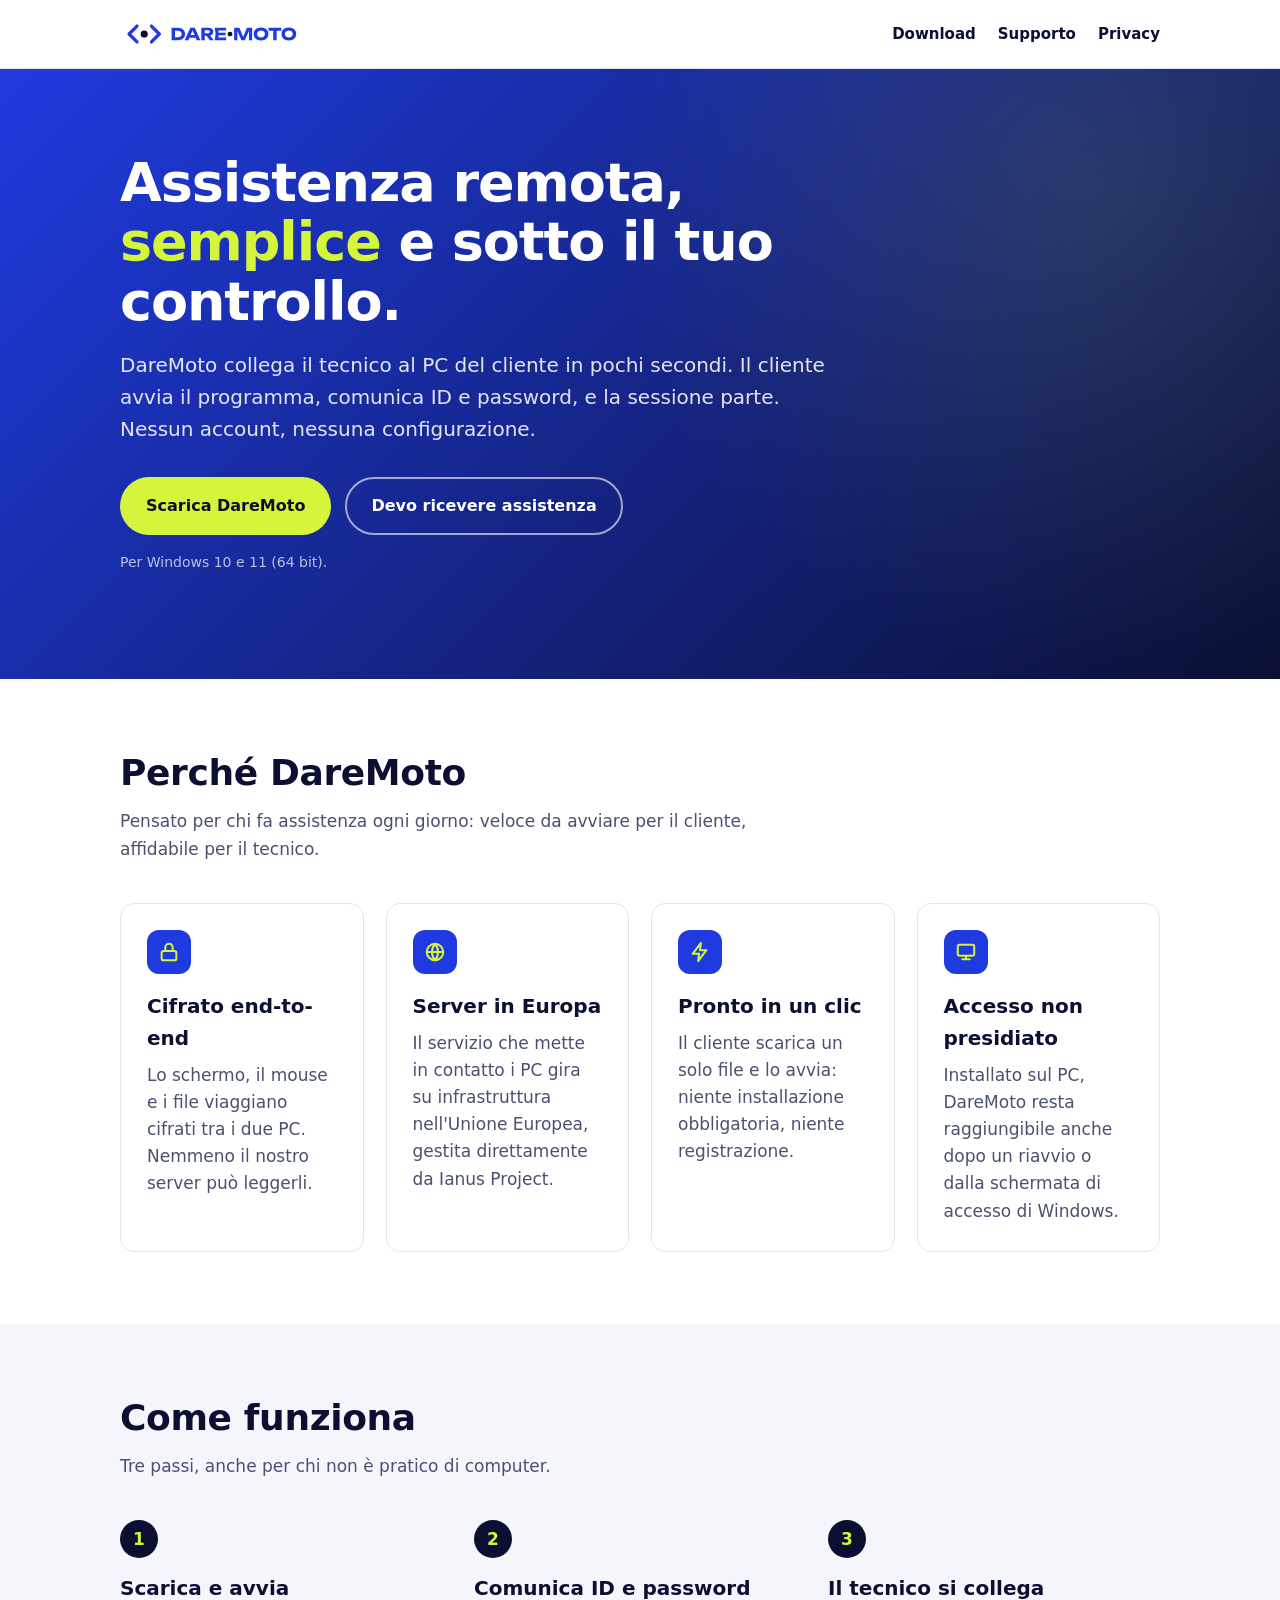
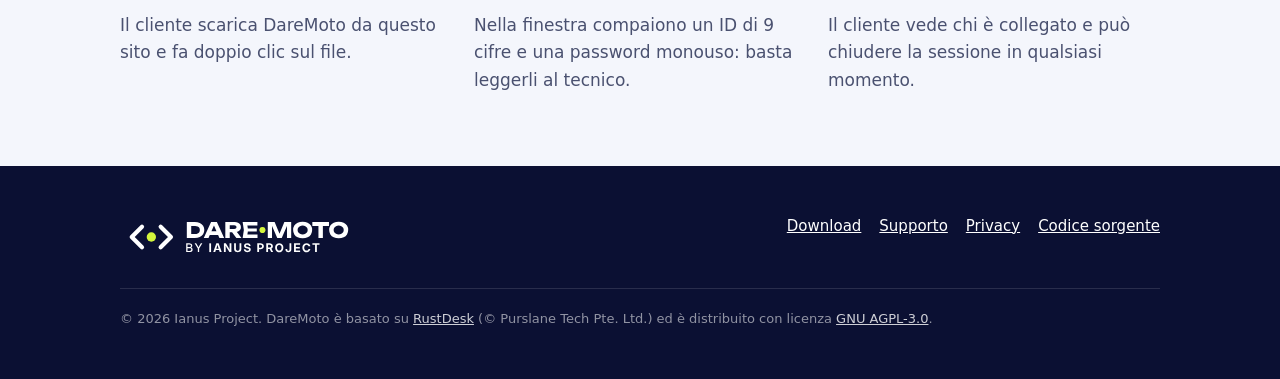
==== index.html @ a8541e0c "Sito daremoto.net: home, download, supporto, privacy HTML/CSS statici per GitHub Pages, con i loghi " ====
<!doctype html>
<html lang="it">
<head>
  <meta charset="utf-8">
  <meta name="viewport" content="width=device-width, initial-scale=1">
  <title>DareMoto — Assistenza remota by Ianus Project</title>
  <meta name="description" content="DareMoto è il software di assistenza remota di Ianus Project: collegati ai PC dei clienti in pochi secondi, con server in Europa e connessioni cifrate.">
  <link rel="icon" href="/favicon.ico" sizes="any">
  <link rel="icon" href="/assets/icon.svg" type="image/svg+xml">
  <link rel="stylesheet" href="/assets/style.css">
  <meta property="og:title" content="DareMoto — Assistenza remota by Ianus Project">
  <meta property="og:description" content="Assistenza remota sui PC dei clienti, con server in Europa e connessioni cifrate.">
  <meta property="og:image" content="https://daremoto.net/assets/og-image.png">
  <meta property="og:url" content="https://daremoto.net/">
  <meta name="theme-color" content="#1F3BE0">
</head>
<body>
  <header class="site-header">
    <div class="wrap">
      <a class="brand" href="/"><img src="/assets/logo-header-light.svg" alt="DareMoto" width="183" height="34"></a>
      <nav class="nav" aria-label="Navigazione principale">
        <a href="/download/">Download</a>
        <a href="/supporto/">Supporto</a>
        <a href="/privacy/">Privacy</a>
      </nav>
    </div>
  </header>

  <main>
    <section class="hero">
      <div class="wrap">
        <h1>Assistenza remota, <span class="accent">semplice</span> e sotto il tuo controllo.</h1>
        <p class="lead">DareMoto collega il tecnico al PC del cliente in pochi secondi. Il cliente avvia il programma, comunica ID e password, e la sessione parte. Nessun account, nessuna configurazione.</p>
        <div class="actions">
          <a class="btn btn-lime" href="/download/">Scarica DareMoto</a>
          <a class="btn btn-ghost" href="/supporto/">Devo ricevere assistenza</a>
        </div>
        <p class="note">Per Windows 10 e 11 (64 bit).</p>
      </div>
    </section>

    <section>
      <div class="wrap">
        <h2>Perché DareMoto</h2>
        <p class="section-lead">Pensato per chi fa assistenza ogni giorno: veloce da avviare per il cliente, affidabile per il tecnico.</p>
        <div class="grid">
          <div class="card">
            <div class="icon" aria-hidden="true"><svg viewBox="0 0 24 24" fill="none" stroke="currentColor" stroke-width="2.2" stroke-linecap="round" stroke-linejoin="round"><rect x="4" y="11" width="16" height="10" rx="2"/><path d="M8 11V7a4 4 0 0 1 8 0v4"/></svg></div>
            <h3>Cifrato end-to-end</h3>
            <p>Lo schermo, il mouse e i file viaggiano cifrati tra i due PC. Nemmeno il nostro server può leggerli.</p>
          </div>
          <div class="card">
            <div class="icon" aria-hidden="true"><svg viewBox="0 0 24 24" fill="none" stroke="currentColor" stroke-width="2.2" stroke-linecap="round" stroke-linejoin="round"><circle cx="12" cy="12" r="9"/><path d="M3 12h18M12 3a14 14 0 0 1 0 18M12 3a14 14 0 0 0 0 18"/></svg></div>
            <h3>Server in Europa</h3>
            <p>Il servizio che mette in contatto i PC gira su infrastruttura nell'Unione Europea, gestita direttamente da Ianus Project.</p>
          </div>
          <div class="card">
            <div class="icon" aria-hidden="true"><svg viewBox="0 0 24 24" fill="none" stroke="currentColor" stroke-width="2.2" stroke-linecap="round" stroke-linejoin="round"><path d="M13 2 4 14h7l-1 8 9-12h-7z"/></svg></div>
            <h3>Pronto in un clic</h3>
            <p>Il cliente scarica un solo file e lo avvia: niente installazione obbligatoria, niente registrazione.</p>
          </div>
          <div class="card">
            <div class="icon" aria-hidden="true"><svg viewBox="0 0 24 24" fill="none" stroke="currentColor" stroke-width="2.2" stroke-linecap="round" stroke-linejoin="round"><rect x="3" y="4" width="18" height="12" rx="2"/><path d="M8 20h8M12 16v4"/></svg></div>
            <h3>Accesso non presidiato</h3>
            <p>Installato sul PC, DareMoto resta raggiungibile anche dopo un riavvio o dalla schermata di accesso di Windows.</p>
          </div>
        </div>
      </div>
    </section>

    <section class="alt">
      <div class="wrap">
        <h2>Come funziona</h2>
        <p class="section-lead">Tre passi, anche per chi non è pratico di computer.</p>
        <div class="steps">
          <div class="step">
            <h3>Scarica e avvia</h3>
            <p>Il cliente scarica DareMoto da questo sito e fa doppio clic sul file.</p>
          </div>
          <div class="step">
            <h3>Comunica ID e password</h3>
            <p>Nella finestra compaiono un ID di 9 cifre e una password monouso: basta leggerli al tecnico.</p>
          </div>
          <div class="step">
            <h3>Il tecnico si collega</h3>
            <p>Il cliente vede chi è collegato e può chiudere la sessione in qualsiasi momento.</p>
          </div>
        </div>
      </div>
    </section>
  </main>

  <footer class="site-footer">
    <div class="wrap">
      <div class="footer-grid">
        <img src="/assets/logo-dark.svg" alt="DareMoto by Ianus Project" width="248" height="46">
        <nav class="footer-links" aria-label="Link a piè di pagina">
          <a href="/download/">Download</a>
          <a href="/supporto/">Supporto</a>
          <a href="/privacy/">Privacy</a>
          <a href="https://github.com/s-romano-ianus/rustdesk/tree/custom">Codice sorgente</a>
        </nav>
      </div>
      <p class="legal">© 2026 Ianus Project. DareMoto è basato su <a href="https://github.com/rustdesk/rustdesk">RustDesk</a> (© Purslane Tech Pte. Ltd.) ed è distribuito con licenza <a href="https://www.gnu.org/licenses/agpl-3.0.html">GNU AGPL-3.0</a>.</p>
    </div>
  </footer>
</body>
</html>
---- assets/style.css ----
/* DareMoto — sito vetrina. Palette: brand/README.md del client. */
:root {
  --cobalt: #1F3BE0;
  --cobalt-dark: #182fb4;
  --lime: #D4F53C;      /* solo su fondi scuri / cobalto */
  --night: #0B1033;
  --ink: #0B1033;
  --muted: #4a5170;
  --line: #e3e6f0;
  --soft: #f4f6fc;
  --white: #ffffff;
  --radius: 14px;
  --wrap: 1080px;
  --font: system-ui, -apple-system, "Segoe UI", Roboto, "Helvetica Neue", Arial, sans-serif;
}

* { box-sizing: border-box; }
html { -webkit-text-size-adjust: 100%; }
body {
  margin: 0;
  font-family: var(--font);
  font-size: 17px;
  line-height: 1.6;
  color: var(--ink);
  background: var(--white);
}
img { max-width: 100%; height: auto; display: block; }
a { color: var(--cobalt); }
a:hover { color: var(--cobalt-dark); }
:focus-visible { outline: 3px solid var(--lime); outline-offset: 2px; }

.wrap { max-width: var(--wrap); margin: 0 auto; padding: 0 20px; }

/* Header */
.site-header { border-bottom: 1px solid var(--line); background: var(--white); }
.site-header .wrap { display: flex; align-items: center; justify-content: space-between; gap: 16px; min-height: 68px; }
.site-header .brand img { height: 34px; width: auto; }
.nav { display: flex; gap: 22px; flex-wrap: wrap; }
.nav a { color: var(--ink); text-decoration: none; font-weight: 600; font-size: 15px; }
.nav a:hover, .nav a[aria-current="page"] { color: var(--cobalt); }

/* Hero */
.hero {
  color: var(--white);
  background:
    radial-gradient(circle at 85% 20%, rgba(212, 245, 60, .12), transparent 40%),
    linear-gradient(135deg, var(--cobalt) 0%, var(--night) 100%);
  padding: 84px 0 92px;
}
.hero h1 { font-size: clamp(32px, 5vw, 54px); line-height: 1.1; margin: 0 0 18px; letter-spacing: -.02em; max-width: 14em; }
.hero h1 .accent { color: var(--lime); }
.hero p.lead { font-size: clamp(17px, 2vw, 20px); max-width: 36em; margin: 0 0 32px; color: rgba(255,255,255,.88); }
.hero .note { font-size: 14px; color: rgba(255,255,255,.7); margin-top: 16px; }

/* Buttons */
.btn {
  display: inline-flex; align-items: center; gap: 10px;
  padding: 14px 24px; border-radius: 999px;
  font-weight: 700; font-size: 16px; text-decoration: none;
  border: 2px solid transparent; cursor: pointer;
}
.btn-lime { background: var(--lime); color: var(--night); }
.btn-lime:hover { background: #c6e92c; color: var(--night); }
.btn-ghost { border-color: rgba(255,255,255,.6); color: var(--white); }
.btn-ghost:hover { border-color: var(--lime); color: var(--lime); }
.btn-cobalt { background: var(--cobalt); color: var(--white); }
.btn-cobalt:hover { background: var(--cobalt-dark); color: var(--white); }
.btn-outline { border-color: var(--cobalt); color: var(--cobalt); }
.btn-outline:hover { background: var(--soft); }
.actions { display: flex; gap: 14px; flex-wrap: wrap; }

/* Sections */
section { padding: 72px 0; }
section.alt { background: var(--soft); }
h2 { font-size: clamp(26px, 3.2vw, 36px); line-height: 1.2; margin: 0 0 14px; letter-spacing: -.01em; }
h3 { font-size: 20px; margin: 0 0 8px; }
.section-lead { color: var(--muted); max-width: 40em; margin: 0 0 40px; }

.grid { display: grid; gap: 22px; grid-template-columns: repeat(auto-fit, minmax(240px, 1fr)); }
.card {
  background: var(--white); border: 1px solid var(--line); border-radius: var(--radius);
  padding: 26px;
}
.card p { margin: 0; color: var(--muted); }
.card .icon {
  width: 44px; height: 44px; border-radius: 12px; background: var(--cobalt);
  display: grid; place-items: center; margin-bottom: 16px; color: var(--lime);
}
.card .icon svg { width: 22px; height: 22px; }

.steps { counter-reset: step; display: grid; gap: 22px; grid-template-columns: repeat(auto-fit, minmax(240px, 1fr)); }
.step { position: relative; padding-top: 52px; }
.step::before {
  counter-increment: step; content: counter(step);
  position: absolute; top: 0; left: 0; width: 38px; height: 38px; border-radius: 50%;
  background: var(--night); color: var(--lime); font-weight: 800; display: grid; place-items: center;
}
.step p { margin: 0; color: var(--muted); }

/* Download cards */
.dl-card { display: flex; flex-direction: column; gap: 14px; }
.dl-card.primary { border: 2px solid var(--cobalt); }
.dl-card .meta { font-size: 14px; color: var(--muted); }
.dl-card ul { margin: 0; padding-left: 20px; color: var(--muted); }
.dl-card .btn { align-self: flex-start; margin-top: auto; }
.tag {
  display: inline-block; font-size: 12px; font-weight: 700; text-transform: uppercase; letter-spacing: .06em;
  background: var(--night); color: var(--lime); padding: 3px 10px; border-radius: 999px; align-self: flex-start;
}

.callout {
  border-left: 4px solid var(--cobalt); background: var(--soft);
  padding: 18px 22px; border-radius: 0 var(--radius) var(--radius) 0; margin: 28px 0;
}
.callout p { margin: 0; }
.callout.warn { border-left-color: #e0a91f; background: #fff8e6; }

/* Prose (privacy, supporto) */
.page-head { background: linear-gradient(135deg, var(--cobalt), var(--night)); color: var(--white); padding: 56px 0; }
.page-head h1 { margin: 0 0 8px; font-size: clamp(28px, 4vw, 42px); line-height: 1.15; }
.page-head p { margin: 0; color: rgba(255,255,255,.85); max-width: 40em; }
.prose { max-width: 760px; }
.prose h2 { font-size: 24px; margin: 44px 0 10px; }
.prose h3 { margin: 28px 0 6px; }
.prose li { margin: 4px 0; }
.prose table { border-collapse: collapse; width: 100%; font-size: 15px; margin: 16px 0; }
.prose th, .prose td { border: 1px solid var(--line); padding: 10px 12px; text-align: left; vertical-align: top; }
.prose th { background: var(--soft); }
.placeholder { background: #fff3b0; padding: 0 4px; border-radius: 4px; }
kbd { font-family: inherit; font-size: .9em; border: 1px solid var(--line); border-bottom-width: 2px; border-radius: 6px; padding: 1px 6px; background: var(--white); }

/* Footer */
.site-footer { background: var(--night); color: rgba(255,255,255,.75); padding: 48px 0 36px; font-size: 15px; }
.site-footer a { color: var(--white); }
.site-footer a:hover { color: var(--lime); }
.footer-grid { display: flex; flex-wrap: wrap; gap: 32px; justify-content: space-between; align-items: flex-start; }
.footer-grid img { height: 46px; width: auto; }
.footer-links { display: flex; flex-wrap: wrap; gap: 18px; }
.legal { margin-top: 28px; padding-top: 20px; border-top: 1px solid rgba(255,255,255,.12); font-size: 13px; color: rgba(255,255,255,.55); }
.legal a { color: rgba(255,255,255,.8); }

@media (max-width: 640px) {
  .site-header .wrap { flex-direction: column; align-items: flex-start; padding-top: 14px; padding-bottom: 14px; }
  .hero { padding: 56px 0 64px; }
  section { padding: 52px 0; }
}
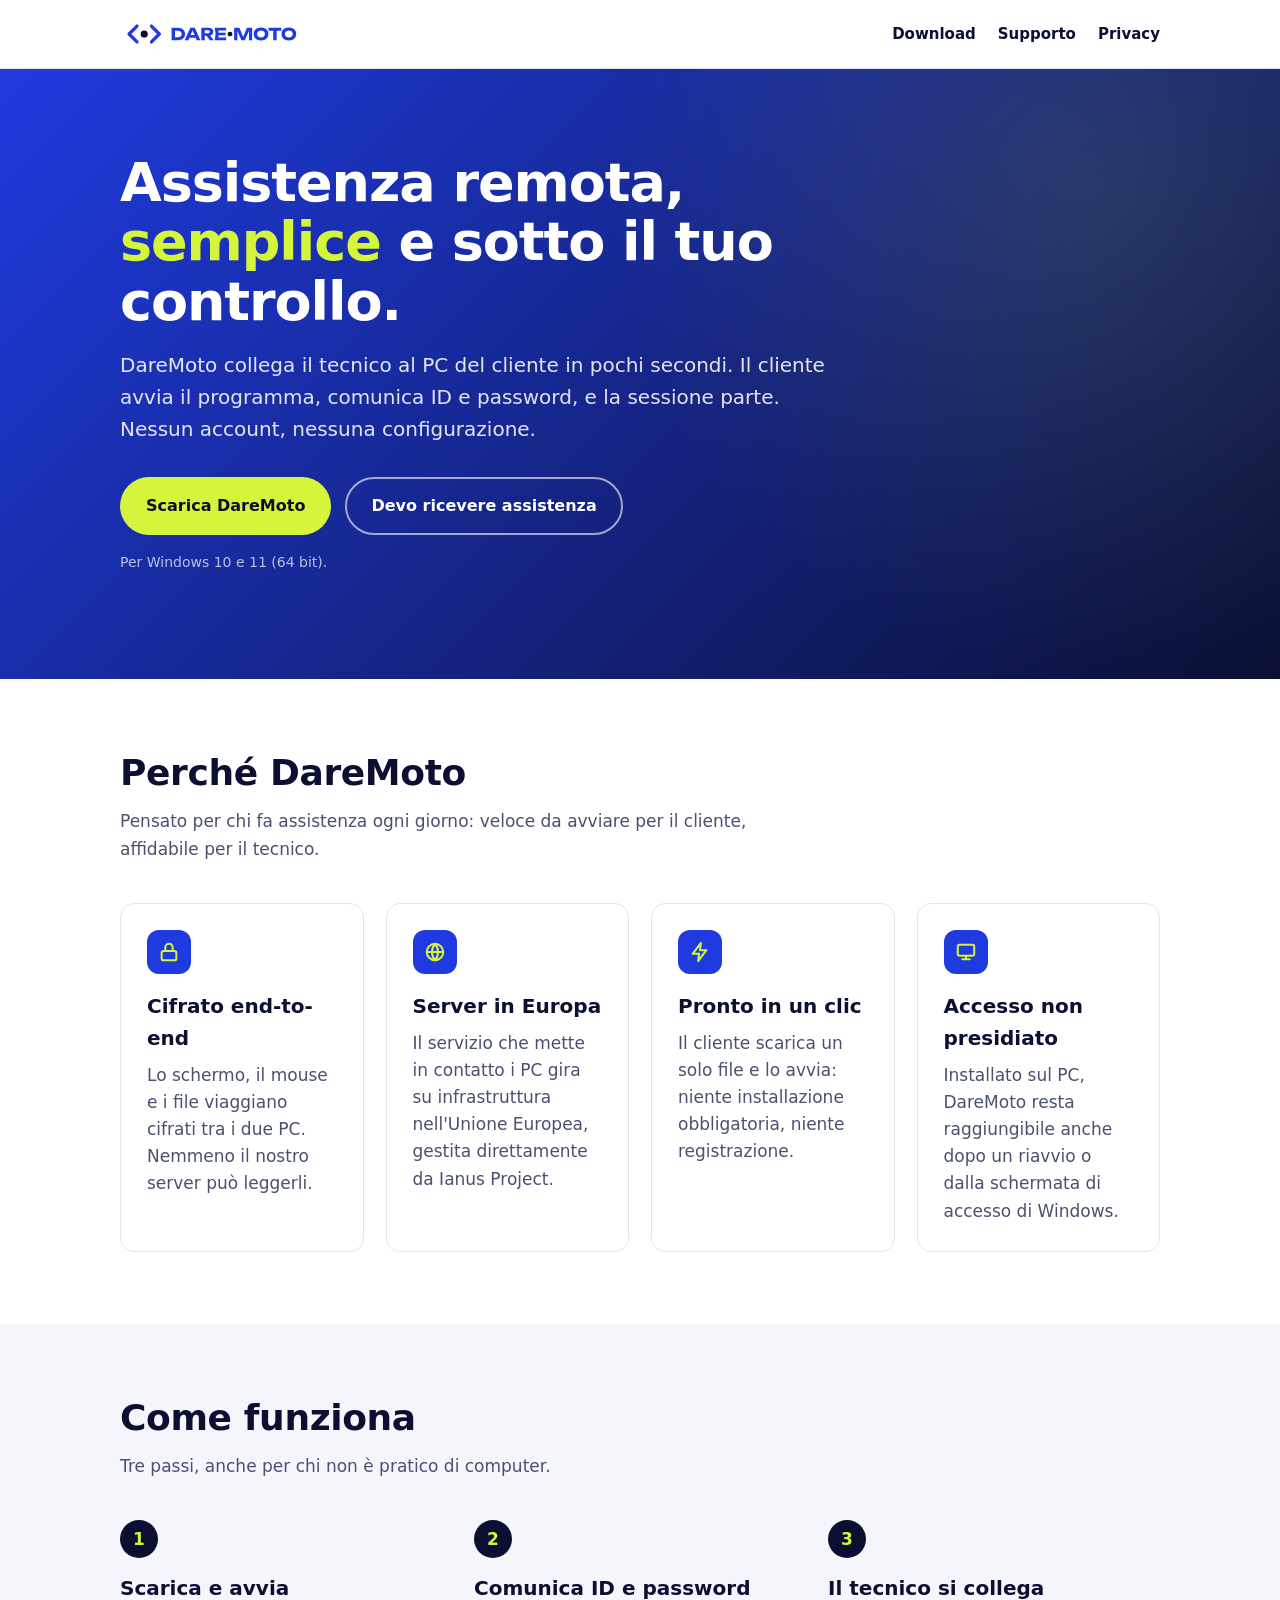
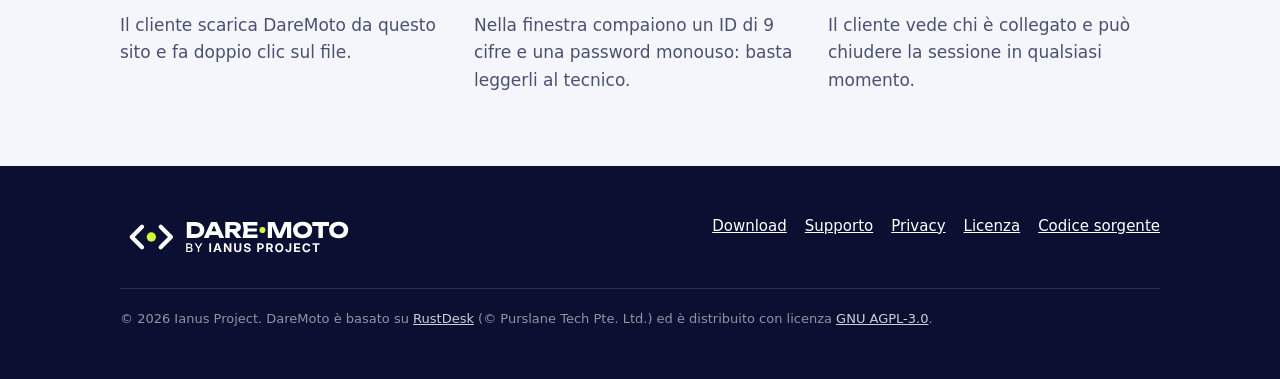
==== commit 403375ea: "Contratto di licenza e condizioni d'uso (/licenza/) Co-Authored-By: Claude Opus 5.5 <noreply@anthrop" ====
--- a/index.html
+++ b/index.html
@@ -98,6 +98,7 @@
           <a href="/download/">Download</a>
           <a href="/supporto/">Supporto</a>
           <a href="/privacy/">Privacy</a>
+          <a href="/licenza/">Licenza</a>
           <a href="https://github.com/s-romano-ianus/rustdesk/tree/custom">Codice sorgente</a>
         </nav>
       </div>
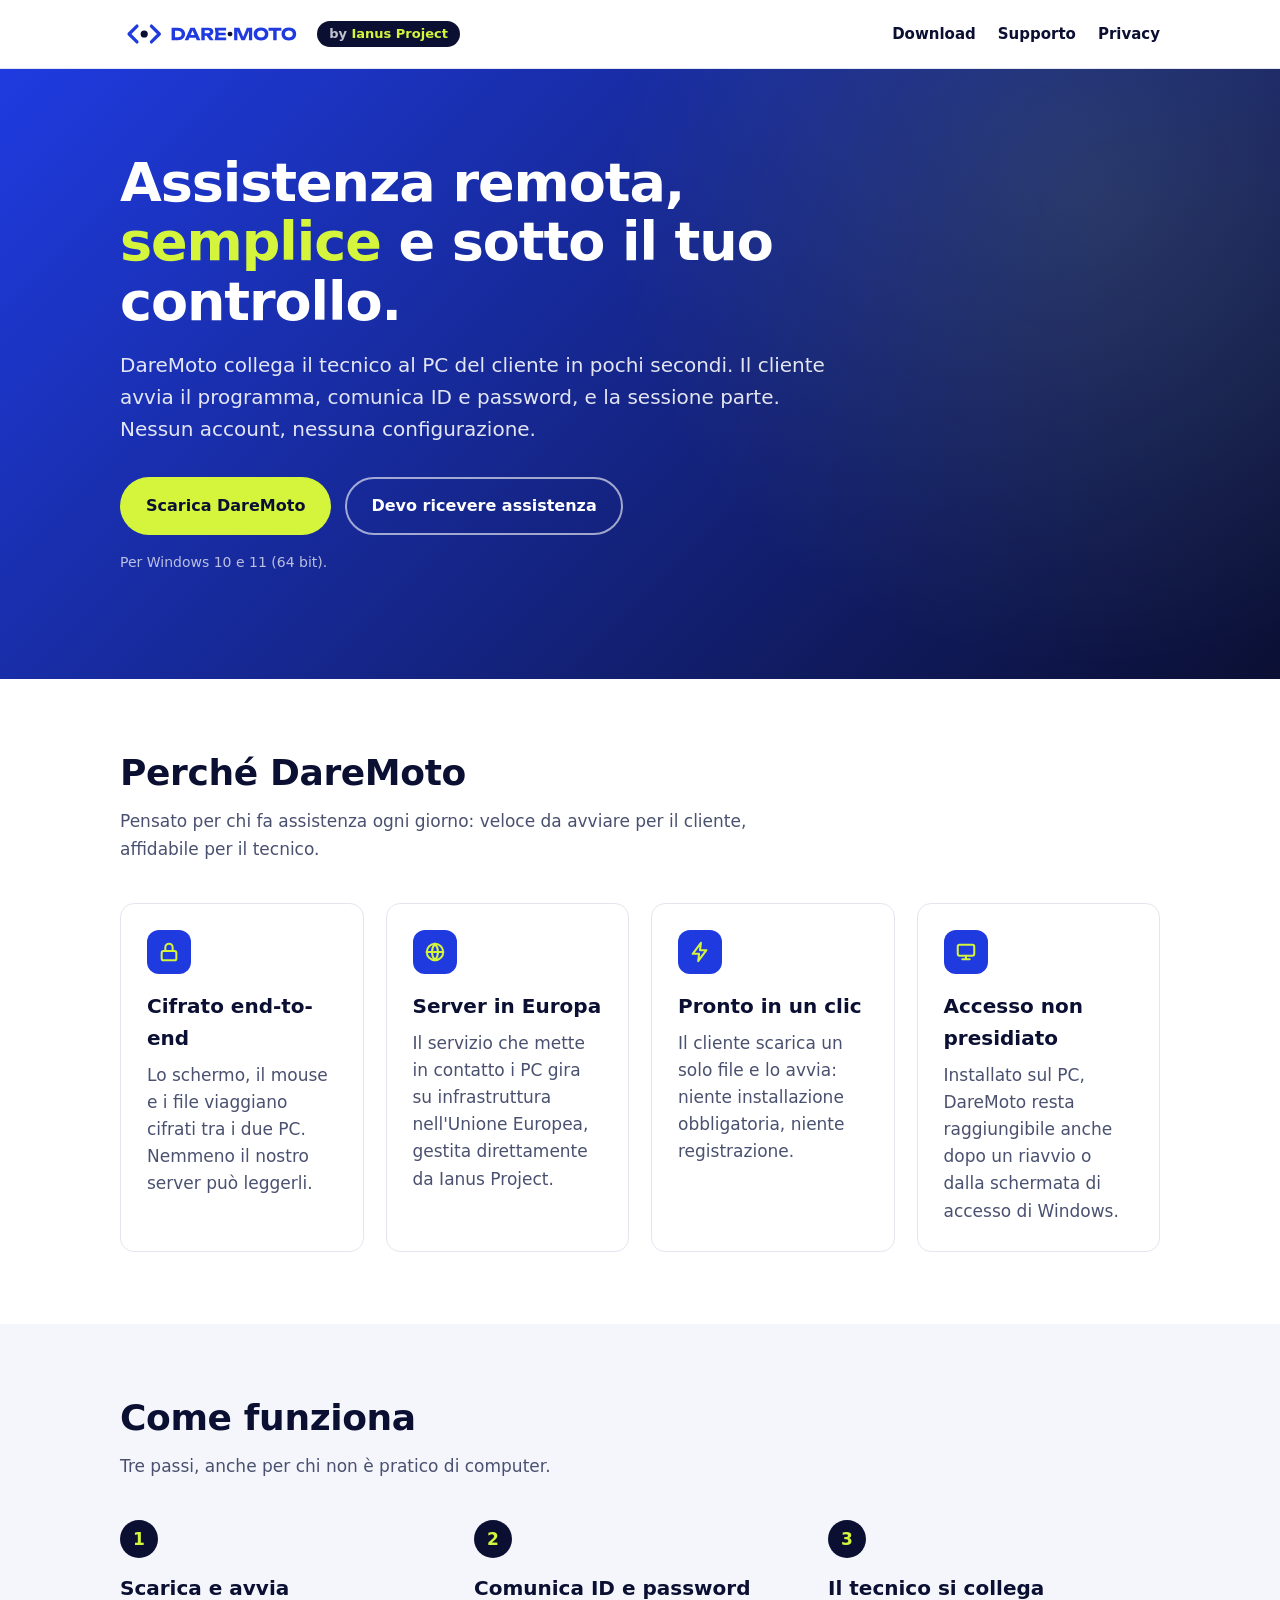
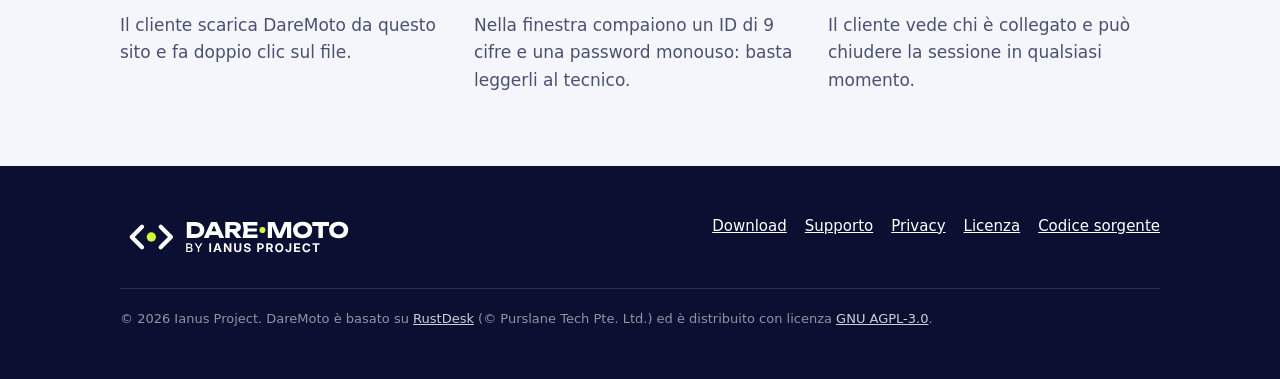
==== commit 52bd6cc5: "Header: badge "by Ianus Project" accanto al logo Co-Authored-By: Claude Opus 5.5 <noreply@anthropic." ====
--- a/index.html
+++ b/index.html
@@ -17,7 +17,7 @@
 <body>
   <header class="site-header">
     <div class="wrap">
-      <a class="brand" href="/"><img src="/assets/logo-header-light.svg" alt="DareMoto" width="183" height="34"></a>
+      <a class="brand" href="/"><img src="/assets/logo-header-light.svg" alt="DareMoto" width="183" height="34"><span class="brand-by">by <strong>Ianus Project</strong></span></a>
       <nav class="nav" aria-label="Navigazione principale">
         <a href="/download/">Download</a>
         <a href="/supporto/">Supporto</a>
--- a/assets/style.css
+++ b/assets/style.css
@@ -35,6 +35,13 @@
 .site-header { border-bottom: 1px solid var(--line); background: var(--white); }
 .site-header .wrap { display: flex; align-items: center; justify-content: space-between; gap: 16px; min-height: 68px; }
 .site-header .brand img { height: 34px; width: auto; }
+.site-header .brand { display: inline-flex; align-items: center; gap: 14px; text-decoration: none; }
+.brand-by {
+  display: inline-block; padding: 5px 12px; border-radius: 999px;
+  background: var(--night); color: rgba(255,255,255,.75);
+  font-size: 13px; font-weight: 600; line-height: 1.3; white-space: nowrap;
+}
+.brand-by strong { color: var(--lime); font-weight: 800; }
 .nav { display: flex; gap: 22px; flex-wrap: wrap; }
 .nav a { color: var(--ink); text-decoration: none; font-weight: 600; font-size: 15px; }
 .nav a:hover, .nav a[aria-current="page"] { color: var(--cobalt); }
@@ -68,6 +75,7 @@
 .btn-outline { border-color: var(--cobalt); color: var(--cobalt); }
 .btn-outline:hover { background: var(--soft); }
 .actions { display: flex; gap: 14px; flex-wrap: wrap; }
+.actions.spaced { margin-top: 36px; }
 
 /* Sections */
 section { padding: 72px 0; }
@@ -113,6 +121,7 @@
   padding: 18px 22px; border-radius: 0 var(--radius) var(--radius) 0; margin: 28px 0;
 }
 .callout p { margin: 0; }
+.callout p + p { margin-top: 10px; }
 .callout.warn { border-left-color: #e0a91f; background: #fff8e6; }
 
 /* Prose (privacy, supporto) */
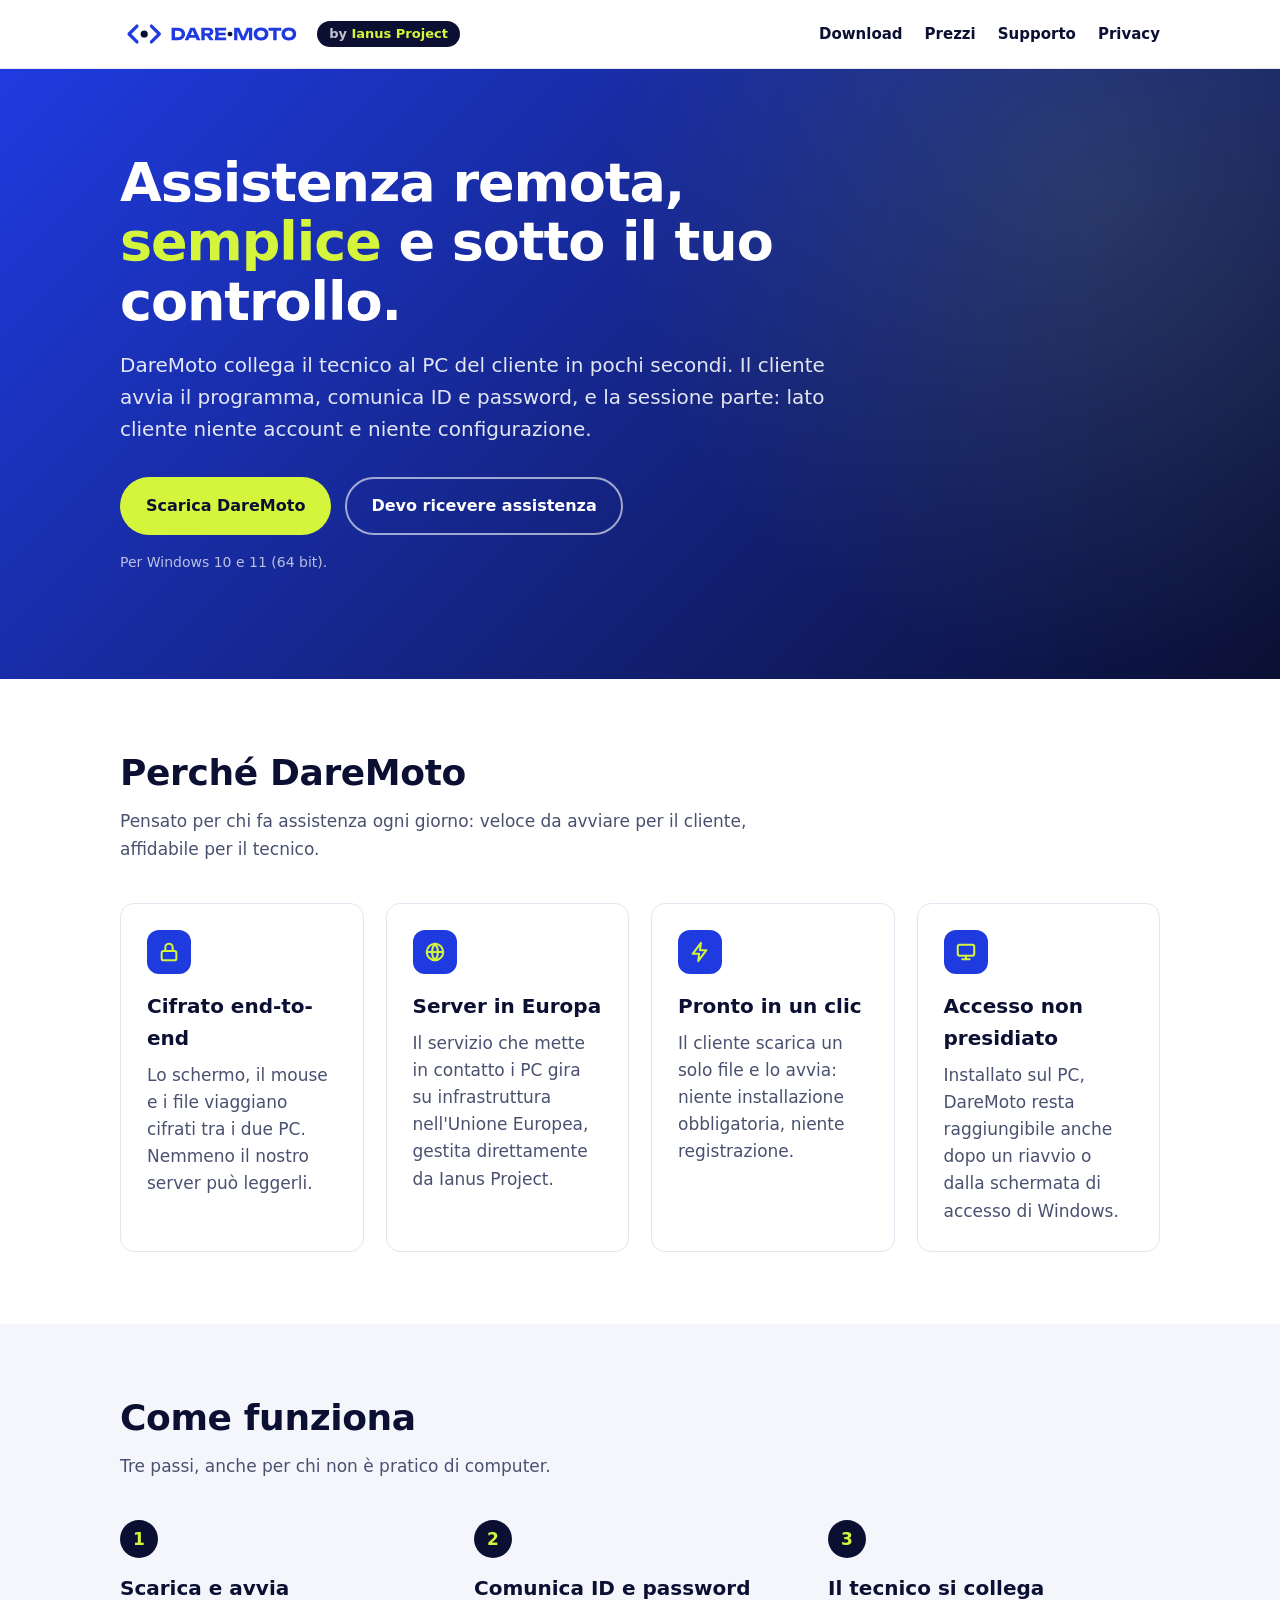
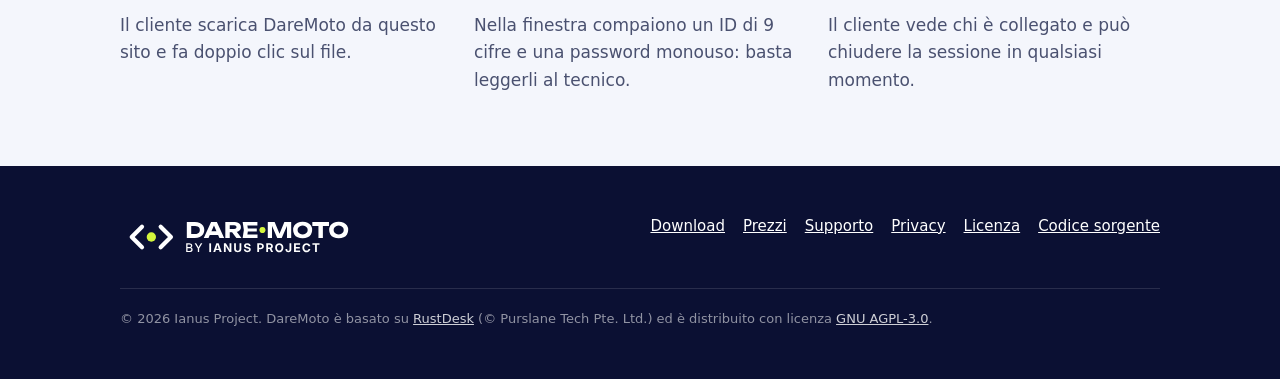
==== commit f7d07287: "Pagina Prezzi: piani, prezzi e come si acquista Piani Gratuito, Team e Business con i limiti dell'AP" ====
--- a/index.html
+++ b/index.html
@@ -20,6 +20,7 @@
       <a class="brand" href="/"><img src="/assets/logo-header-light.svg" alt="DareMoto" width="183" height="34"><span class="brand-by">by <strong>Ianus Project</strong></span></a>
       <nav class="nav" aria-label="Navigazione principale">
         <a href="/download/">Download</a>
+        <a href="/prezzi/">Prezzi</a>
         <a href="/supporto/">Supporto</a>
         <a href="/privacy/">Privacy</a>
       </nav>
@@ -30,7 +31,7 @@
     <section class="hero">
       <div class="wrap">
         <h1>Assistenza remota, <span class="accent">semplice</span> e sotto il tuo controllo.</h1>
-        <p class="lead">DareMoto collega il tecnico al PC del cliente in pochi secondi. Il cliente avvia il programma, comunica ID e password, e la sessione parte. Nessun account, nessuna configurazione.</p>
+        <p class="lead">DareMoto collega il tecnico al PC del cliente in pochi secondi. Il cliente avvia il programma, comunica ID e password, e la sessione parte: lato cliente niente account e niente configurazione.</p>
         <div class="actions">
           <a class="btn btn-lime" href="/download/">Scarica DareMoto</a>
           <a class="btn btn-ghost" href="/supporto/">Devo ricevere assistenza</a>
@@ -96,6 +97,7 @@
         <img src="/assets/logo-dark.svg" alt="DareMoto by Ianus Project" width="248" height="46">
         <nav class="footer-links" aria-label="Link a piè di pagina">
           <a href="/download/">Download</a>
+          <a href="/prezzi/">Prezzi</a>
           <a href="/supporto/">Supporto</a>
           <a href="/privacy/">Privacy</a>
           <a href="/licenza/">Licenza</a>
--- a/assets/style.css
+++ b/assets/style.css
@@ -153,3 +153,16 @@
   .hero { padding: 56px 0 64px; }
   section { padding: 52px 0; }
 }
+
+/* Prezzi */
+.plans { display: grid; gap: 22px; grid-template-columns: repeat(auto-fit, minmax(260px, 1fr)); align-items: stretch; }
+.plan { position: relative; display: flex; flex-direction: column; gap: 6px; }
+.plan h2 { font-size: 24px; margin: 0; }
+.plan .price { font-size: 38px; font-weight: 800; color: var(--ink); margin: 4px 0 6px; letter-spacing: -.02em; }
+.plan .price small { font-size: 15px; font-weight: 600; color: var(--muted); letter-spacing: 0; }
+.plan ul { margin: 0 0 22px; padding-left: 20px; color: var(--muted); }
+.plan li { margin: 4px 0; }
+.plan .btn { margin-top: auto; align-self: flex-start; }
+.plan.featured { border: 2px solid var(--cobalt); }
+.plan .tag { position: absolute; top: -13px; left: 26px; }
+.plans-more { margin-top: 22px; }
